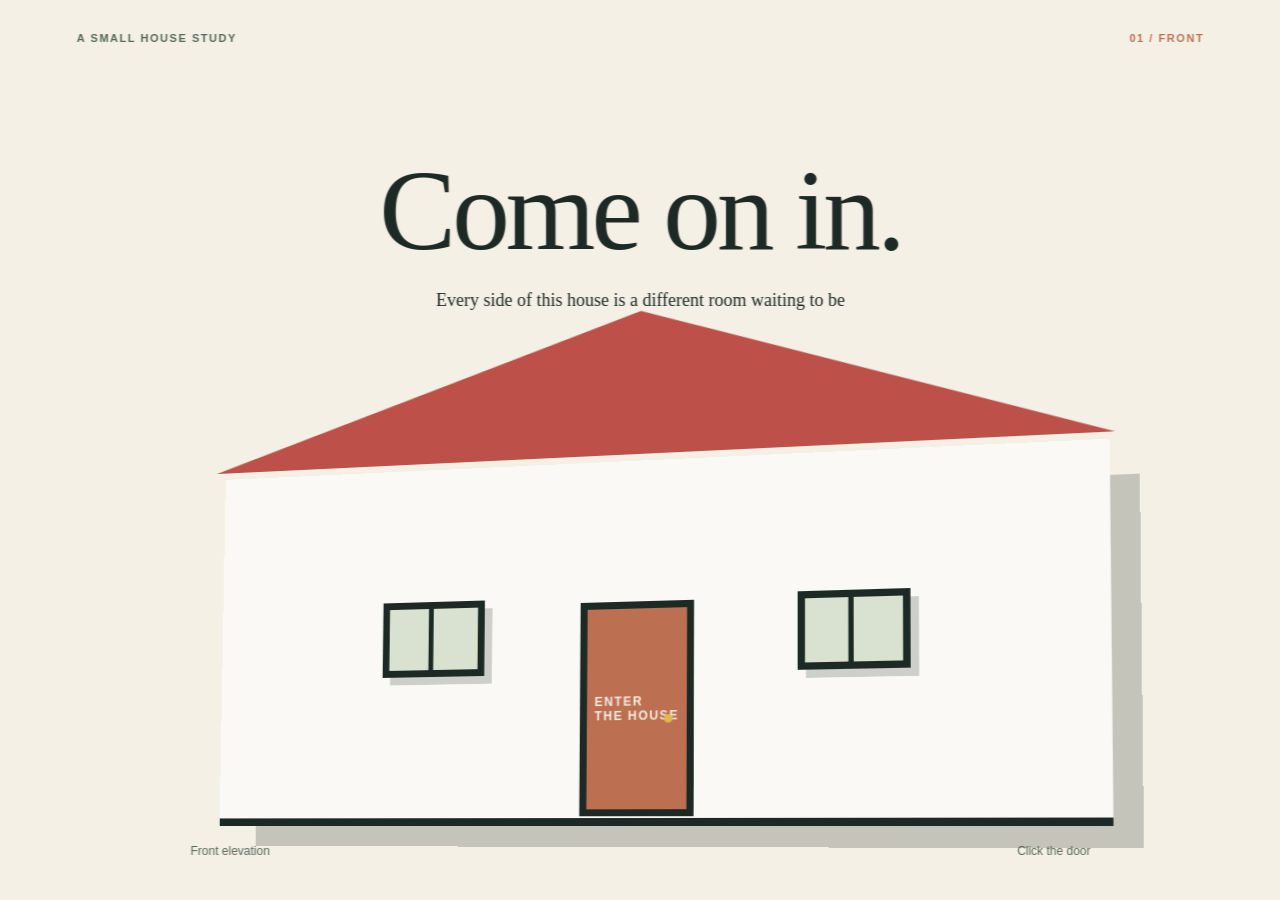
==== index.html @ 4ee7e3a1 "Add arrow navigation and match active project backgrounds" ====
<!doctype html>
<html lang="en"><head><meta charset="utf-8"><meta name="viewport" content="width=device-width,initial-scale=1"><meta name="theme-color" content="#f5f0e5"><meta name="description" content="Four interactive web projects by Winston Kim, in a continuous circular space."><title>Winston Kim — Portfolio</title><link rel="stylesheet" href="gallery.css"><script src="gallery.js" defer></script></head>
<body><main id="gallery" aria-label="Portfolio. Move the mouse to the far left or right edge to change projects. Press the left or right arrow key to change projects."><div id="scene"><div id="world"></div></div><div class="edge left" aria-hidden="true"></div><div class="edge right" aria-hidden="true"></div></main><div id="announcement" class="sr-only" aria-live="polite"></div></body></html>
---- gallery.css ----
:root{--page-background:#f5f0e5}*{box-sizing:border-box}html,body{margin:0;width:100%;height:100%;overflow:hidden;background:var(--page-background)}#gallery,#scene{position:fixed;inset:0;width:100%;height:100%;overflow:hidden}#scene{perspective:800px;perspective-origin:50% 50%}#world{position:absolute;left:50%;top:50%;transform-style:preserve-3d}.panel{position:absolute;left:0;top:0;backface-visibility:hidden;transform-style:preserve-3d}.screen{position:absolute;inset:0;overflow:hidden;background:var(--page-background)}.screen iframe{border:0;width:100%;height:100%;display:block;background:var(--page-background)}.edge{position:fixed;top:0;bottom:0;width:8px;z-index:10;background:transparent}.left{left:0}.right{right:0}.sr-only{position:absolute;width:1px;height:1px;overflow:hidden;clip:rect(0,0,0,0)}
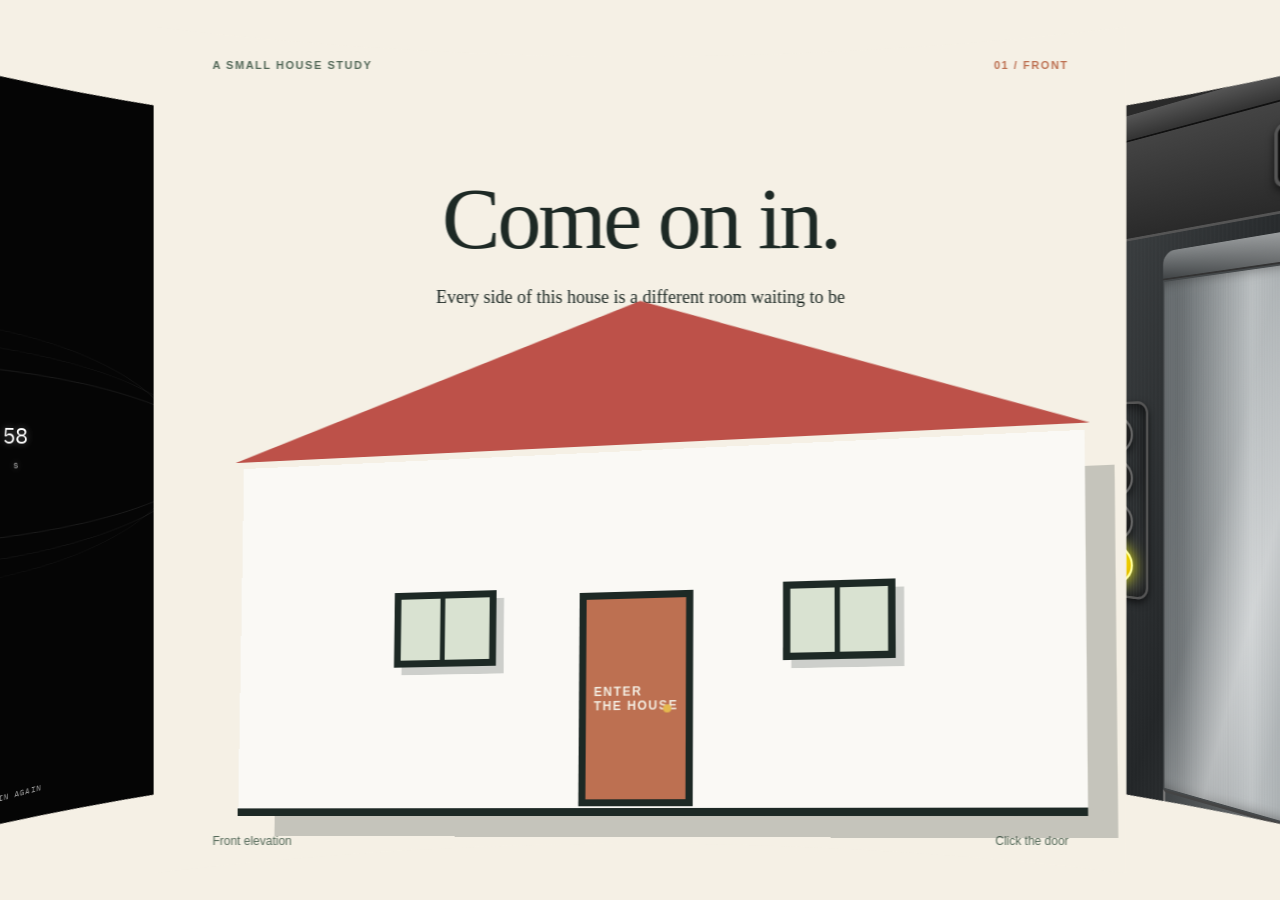
==== commit 94dc44b6: "Show neighboring projects in inward panorama and refresh arrow controls" ====
--- a/index.html
+++ b/index.html
@@ -1,3 +1,3 @@
 <!doctype html>
-<html lang="en"><head><meta charset="utf-8"><meta name="viewport" content="width=device-width,initial-scale=1"><meta name="theme-color" content="#f5f0e5"><meta name="description" content="Four interactive web projects by Winston Kim, in a continuous circular space."><title>Winston Kim — Portfolio</title><link rel="stylesheet" href="gallery.css"><script src="gallery.js" defer></script></head>
+<html lang="en"><head><meta charset="utf-8"><meta name="viewport" content="width=device-width,initial-scale=1"><meta name="theme-color" content="#f5f0e5"><meta name="description" content="Four interactive web projects by Winston Kim, in a continuous circular space."><title>Winston Kim — Portfolio</title><link rel="stylesheet" href="gallery.css?v=cyclorama-2"><script src="gallery.js?v=cyclorama-2" defer></script></head>
 <body><main id="gallery" aria-label="Portfolio. Move the mouse to the far left or right edge to change projects. Press the left or right arrow key to change projects."><div id="scene"><div id="world"></div></div><div class="edge left" aria-hidden="true"></div><div class="edge right" aria-hidden="true"></div></main><div id="announcement" class="sr-only" aria-live="polite"></div></body></html>
--- a/gallery.css
+++ b/gallery.css
@@ -1 +1,3 @@
-:root{--page-background:#f5f0e5}*{box-sizing:border-box}html,body{margin:0;width:100%;height:100%;overflow:hidden;background:var(--page-background)}#gallery,#scene{position:fixed;inset:0;width:100%;height:100%;overflow:hidden}#scene{perspective:800px;perspective-origin:50% 50%}#world{position:absolute;left:50%;top:50%;transform-style:preserve-3d}.panel{position:absolute;left:0;top:0;backface-visibility:hidden;transform-style:preserve-3d}.screen{position:absolute;inset:0;overflow:hidden;background:var(--page-background)}.screen iframe{border:0;width:100%;height:100%;display:block;background:var(--page-background)}.edge{position:fixed;top:0;bottom:0;width:8px;z-index:10;background:transparent}.left{left:0}.right{right:0}.sr-only{position:absolute;width:1px;height:1px;overflow:hidden;clip:rect(0,0,0,0)}
+:root{--page-background:#f5f0e5}*{box-sizing:border-box}html,body{margin:0;width:100%;height:100%;overflow:hidden;background:var(--page-background)}#gallery,#scene{position:fixed;inset:0;width:100%;height:100%;overflow:hidden}#scene{perspective:800px;perspective-origin:50% 50%}#world{position:absolute;left:50%;top:50%;transform-style:preserve-3d}.panel{position:absolute;left:0;top:0;transform-style:preserve-3d}.screen{position:absolute;inset:0;overflow:hidden;background:var(--page-background)}.screen iframe{border:0;width:100%;height:100%;display:block;background:var(--page-background)}.edge{position:fixed;top:0;bottom:0;width:8px;z-index:10;background:transparent}.left{left:0}.right{right:0}.sr-only{position:absolute;width:1px;height:1px;overflow:hidden;clip:rect(0,0,0,0)}
+
+.panel{background:transparent}.edge{width:12px}
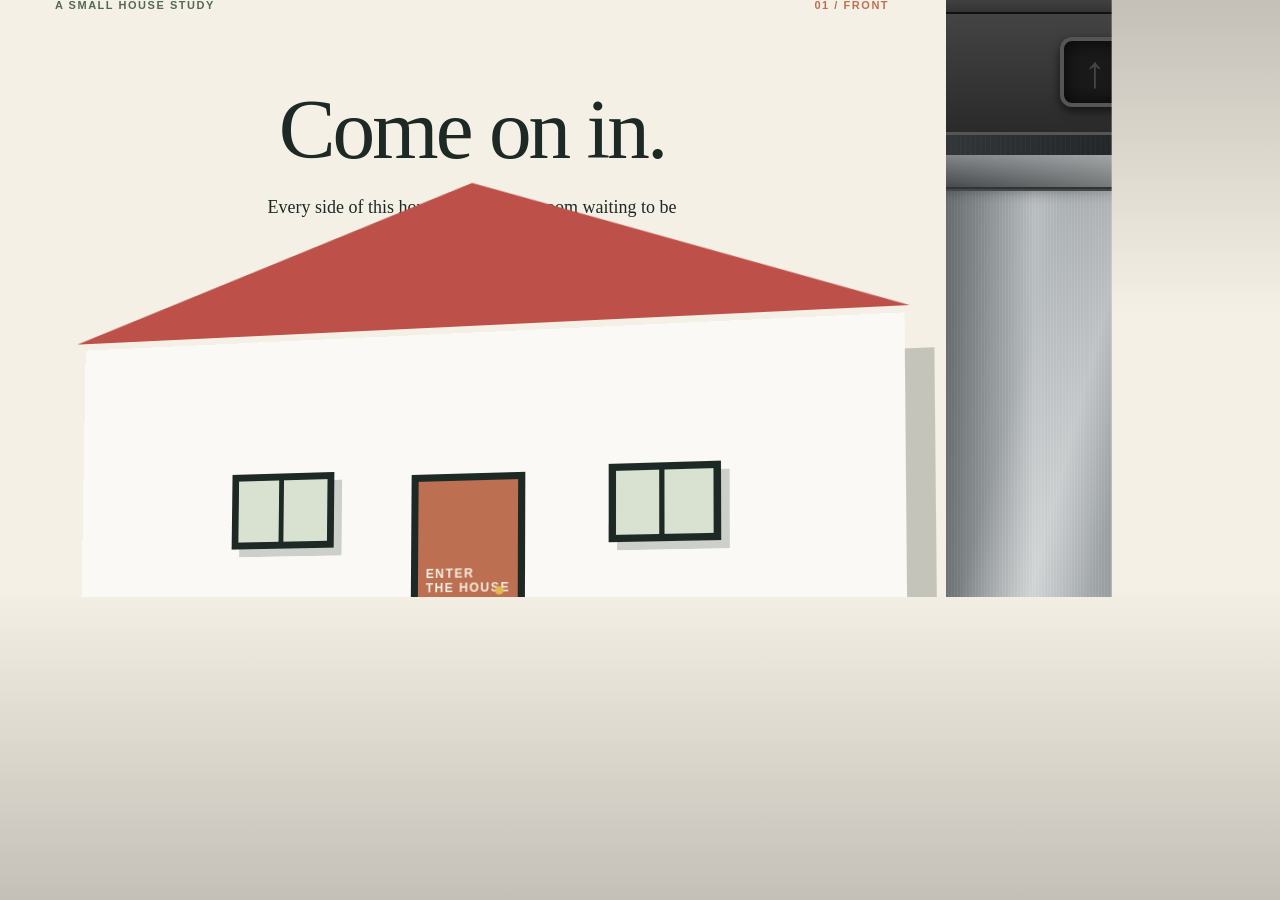
==== commit 02dda165: "Render live projects on a continuous curved cylindrical panorama" ====
--- a/index.html
+++ b/index.html
@@ -1,3 +1,3 @@
 <!doctype html>
-<html lang="en"><head><meta charset="utf-8"><meta name="viewport" content="width=device-width,initial-scale=1"><meta name="theme-color" content="#f5f0e5"><meta name="description" content="Four interactive web projects by Winston Kim, in a continuous circular space."><title>Winston Kim — Portfolio</title><link rel="stylesheet" href="gallery.css?v=cyclorama-2"><script src="gallery.js?v=cyclorama-2" defer></script></head>
+<html lang="en"><head><meta charset="utf-8"><meta name="viewport" content="width=device-width,initial-scale=1"><meta name="theme-color" content="#f5f0e5"><meta name="description" content="Four interactive web projects by Winston Kim, in a continuous circular space."><title>Winston Kim — Portfolio</title><link rel="stylesheet" href="gallery.css?v=cylinder-3"><script src="gallery.js?v=cylinder-3" defer></script></head>
 <body><main id="gallery" aria-label="Portfolio. Move the mouse to the far left or right edge to change projects. Press the left or right arrow key to change projects."><div id="scene"><div id="world"></div></div><div class="edge left" aria-hidden="true"></div><div class="edge right" aria-hidden="true"></div></main><div id="announcement" class="sr-only" aria-live="polite"></div></body></html>
--- a/gallery.css
+++ b/gallery.css
@@ -1,3 +1,3 @@
-:root{--page-background:#f5f0e5}*{box-sizing:border-box}html,body{margin:0;width:100%;height:100%;overflow:hidden;background:var(--page-background)}#gallery,#scene{position:fixed;inset:0;width:100%;height:100%;overflow:hidden}#scene{perspective:800px;perspective-origin:50% 50%}#world{position:absolute;left:50%;top:50%;transform-style:preserve-3d}.panel{position:absolute;left:0;top:0;transform-style:preserve-3d}.screen{position:absolute;inset:0;overflow:hidden;background:var(--page-background)}.screen iframe{border:0;width:100%;height:100%;display:block;background:var(--page-background)}.edge{position:fixed;top:0;bottom:0;width:8px;z-index:10;background:transparent}.left{left:0}.right{right:0}.sr-only{position:absolute;width:1px;height:1px;overflow:hidden;clip:rect(0,0,0,0)}
+:root{--page-background:#f5f0e5}*{box-sizing:border-box}html,body{margin:0;width:100%;height:100%;overflow:hidden;background:var(--page-background)}#gallery,#scene,#interaction{position:fixed;inset:0;overflow:hidden}#scene{filter:url(#cylinder-warp)}#world{position:absolute;inset:0}.panel{position:absolute;top:0;height:100%;overflow:hidden}.screen{position:absolute;left:0;right:0;top:15%;height:70%;overflow:hidden}.screen iframe{display:block;border:0;width:100%;height:100%;background:transparent}#interaction{z-index:5;touch-action:none;outline:none}.edge{position:fixed;top:0;bottom:0;width:12px;z-index:10}.left{left:0}.right{right:0}.sr-only{position:absolute;width:1px;height:1px;overflow:hidden;clip:rect(0,0,0,0)}#warp-definition{position:absolute;width:0;height:0;pointer-events:none}
 
-.panel{background:transparent}.edge{width:12px}
+body{background-image:linear-gradient(to bottom,#0003,transparent 35%,transparent 65%,#0003)}
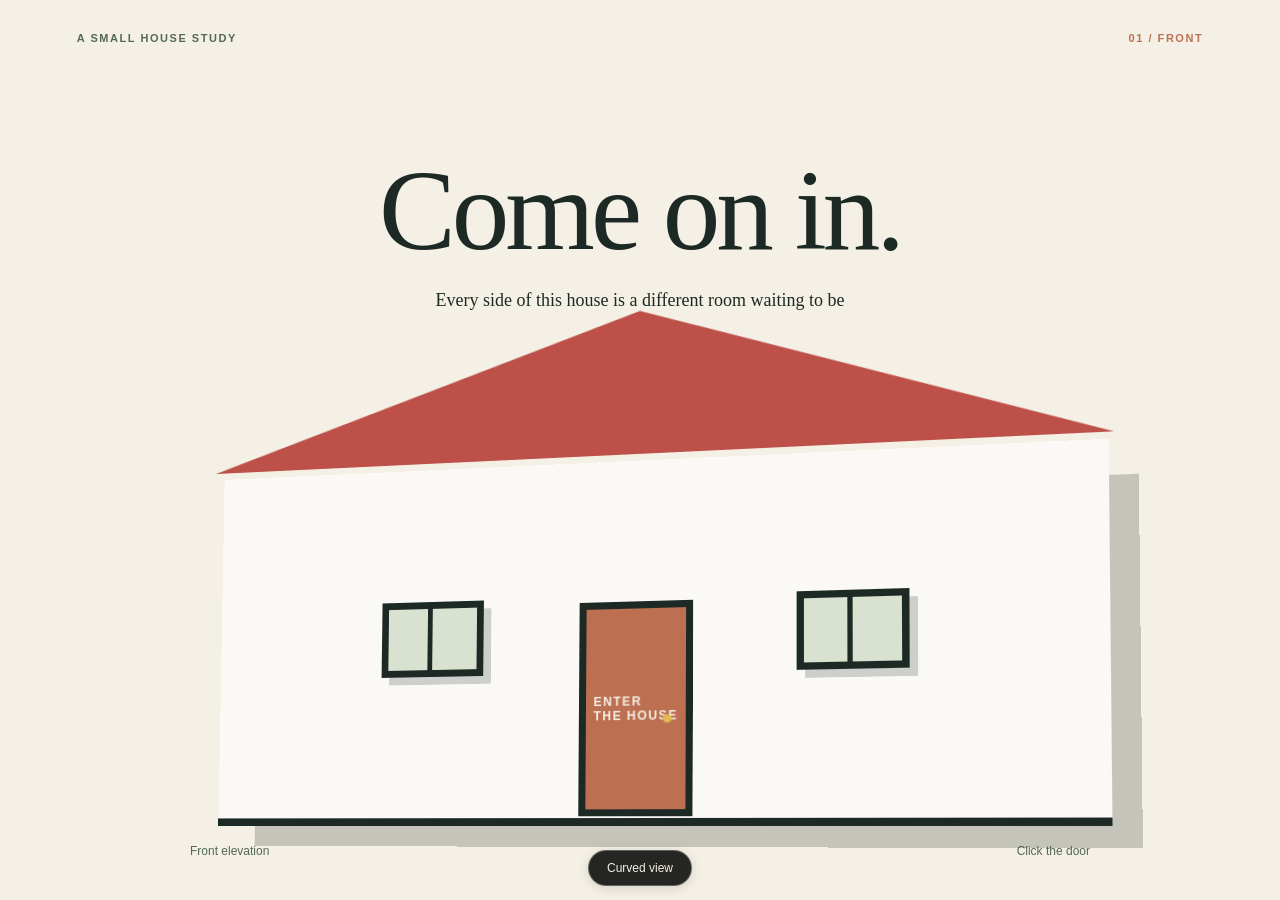
==== commit a545e5ca: "Use native fullscreen pages between curved selector transitions" ====
--- a/index.html
+++ b/index.html
@@ -1,3 +1,3 @@
 <!doctype html>
-<html lang="en"><head><meta charset="utf-8"><meta name="viewport" content="width=device-width,initial-scale=1"><meta name="theme-color" content="#f5f0e5"><meta name="description" content="Four interactive web projects by Winston Kim, in a continuous circular space."><title>Winston Kim — Portfolio</title><link rel="stylesheet" href="gallery.css?v=cylinder-3"><script src="gallery.js?v=cylinder-3" defer></script></head>
-<body><main id="gallery" aria-label="Portfolio. Move the mouse to the far left or right edge to change projects. Press the left or right arrow key to change projects."><div id="scene"><div id="world"></div></div><div class="edge left" aria-hidden="true"></div><div class="edge right" aria-hidden="true"></div></main><div id="announcement" class="sr-only" aria-live="polite"></div></body></html>
+<html lang="en"><head><meta charset="utf-8"><meta name="viewport" content="width=device-width,initial-scale=1"><meta name="theme-color" content="#f5f0e5"><meta name="description" content="Four interactive web projects by Winston Kim, in a continuous circular space."><title>Winston Kim — Portfolio</title><link rel="stylesheet" href="gallery.css?v=page-mode-4"><script src="gallery.js?v=page-mode-4" defer></script></head>
+<body data-view="page"><main id="gallery" aria-label="Portfolio. Use Curved view to switch projects."><div id="scene"><div id="world"></div></div><div class="edge left" aria-hidden="true"></div><div class="edge right" aria-hidden="true"></div></main><div id="announcement" class="sr-only" aria-live="polite"></div></body></html>
--- a/gallery.css
+++ b/gallery.css
@@ -1,3 +1,14 @@
 :root{--page-background:#f5f0e5}*{box-sizing:border-box}html,body{margin:0;width:100%;height:100%;overflow:hidden;background:var(--page-background)}#gallery,#scene,#interaction{position:fixed;inset:0;overflow:hidden}#scene{filter:url(#cylinder-warp)}#world{position:absolute;inset:0}.panel{position:absolute;top:0;height:100%;overflow:hidden}.screen{position:absolute;left:0;right:0;top:15%;height:70%;overflow:hidden}.screen iframe{display:block;border:0;width:100%;height:100%;background:transparent}#interaction{z-index:5;touch-action:none;outline:none}.edge{position:fixed;top:0;bottom:0;width:12px;z-index:10}.left{left:0}.right{right:0}.sr-only{position:absolute;width:1px;height:1px;overflow:hidden;clip:rect(0,0,0,0)}#warp-definition{position:absolute;width:0;height:0;pointer-events:none}
 
 body{background-image:linear-gradient(to bottom,#0003,transparent 35%,transparent 65%,#0003)}
+
+/* Reading a page bypasses every projection and synthetic interaction layer. */
+body[data-view="page"]{background-image:none}
+body[data-view="page"] #scene{filter:none}
+body[data-view="page"] .panel{display:none}
+body[data-view="page"] .panel.current{display:block;visibility:visible!important;inset:0!important;width:100%!important;height:100%}
+body[data-view="page"] .screen{inset:0;height:100%}
+body[data-view="page"] .screen iframe{transform:none!important}
+body[data-view="page"] #interaction,body[data-view="page"] .edge{display:none}
+#view-toggle{position:fixed;z-index:20;bottom:max(14px,env(safe-area-inset-bottom));left:50%;transform:translateX(-50%);border:1px solid #ffffff45;border-radius:24px;background:#171916eF;color:#f5f0e5;padding:10px 18px;font:12px Arial,sans-serif;cursor:pointer;box-shadow:0 2px 12px #0002}
+#view-toggle:hover{background:#34382d}#view-toggle:focus-visible{outline:2px solid #d9f77e;outline-offset:3px}
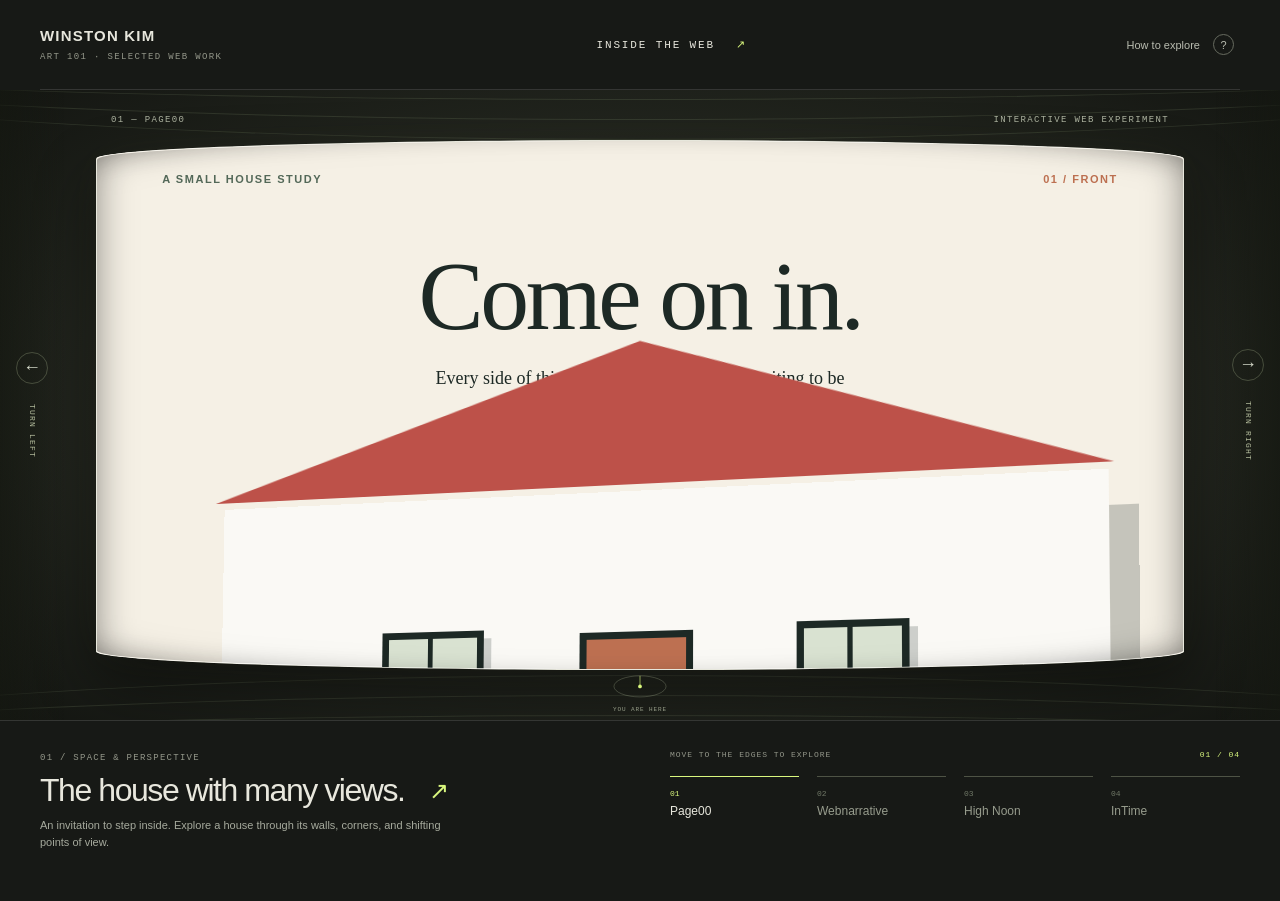
==== commit 7c9ec16a: "Restore original Inside the Web gallery from reference" ====
--- a/index.html
+++ b/index.html
@@ -1,3 +1,14 @@
 <!doctype html>
-<html lang="en"><head><meta charset="utf-8"><meta name="viewport" content="width=device-width,initial-scale=1"><meta name="theme-color" content="#f5f0e5"><meta name="description" content="Four interactive web projects by Winston Kim, in a continuous circular space."><title>Winston Kim — Portfolio</title><link rel="stylesheet" href="gallery.css?v=page-mode-4"><script src="gallery.js?v=page-mode-4" defer></script></head>
-<body data-view="page"><main id="gallery" aria-label="Portfolio. Use Curved view to switch projects."><div id="scene"><div id="world"></div></div><div class="edge left" aria-hidden="true"></div><div class="edge right" aria-hidden="true"></div></main><div id="announcement" class="sr-only" aria-live="polite"></div></body></html>
+<html lang="en"><head><meta charset="utf-8"><meta name="viewport" content="width=device-width,initial-scale=1"><meta name="theme-color" content="#171916"><meta name="description" content="Four interactive worlds by Winston Kim. A portfolio experienced from inside a circular gallery."><title>Winston Kim — Inside the Web</title><link rel="stylesheet" href="gallery.css?v=original-restored-5"><script src="gallery.js?v=original-restored-5" defer></script></head>
+<body>
+<header><a class="identity" href="#page00">WINSTON KIM<span>ART 101 · SELECTED WEB WORK</span></a><div class="edition">INSIDE THE WEB <span>↗</span></div><button id="help" aria-expanded="false" aria-controls="instructions">How to explore <span>?</span></button></header>
+<main id="gallery" aria-label="Circular portfolio gallery">
+<div class="ceiling" aria-hidden="true"><div></div><div></div><div></div></div><div class="floor" aria-hidden="true"><div></div><div></div><div></div></div>
+<div id="scene"><div id="world"></div></div>
+<button class="edge left" aria-label="Rotate to previous project"><span>←</span><small>TURN LEFT</small></button><button class="edge right" aria-label="Rotate to next project"><span>→</span><small>TURN RIGHT</small></button>
+<div class="position" aria-hidden="true"><svg viewBox="0 0 100 48"><ellipse cx="50" cy="23" rx="42" ry="17"/><path id="bearing" d="M50 23L50 6"/><circle cx="50" cy="23" r="3"/></svg><span>YOU ARE HERE</span></div>
+</main>
+<aside id="instructions" hidden><button id="closeHelp" aria-label="Close instructions">×</button><span class="eyebrow">A PORTFOLIO IN THE ROUND</span><h1>Four worlds.<br>One continuous space.</h1><p>You’re standing in the center. Move your mouse to the far left or right and hold it there to turn around the gallery.</p><p>Click inside any website to explore it. Use the project names or arrow buttons to jump between works. On a phone, swipe across the project information below.</p><p class="muted">Keyboard: focus the gallery controls and use ← / →. Project keyboards remain independent.</p></aside>
+<footer><div class="project-info" id="swipe"><span class="eyebrow" id="category"></span><div class="project-heading"><h1 id="title"></h1><a id="open" target="_blank" rel="noopener" aria-label="Open current project in a new tab">↗</a></div><p id="description"></p></div><div class="navigation"><div class="nav-caption"><span>MOVE TO THE EDGES TO EXPLORE</span><span id="counter">01 / 04</span></div><nav aria-label="Projects" id="index"></nav><div id="versions" hidden><span>Explore versions</span> <a href="projects/intime/terminal/index.html" target="_blank" rel="noopener">Terminal ↗</a><a href="projects/intime/lifeline/index.html" target="_blank" rel="noopener">Lifeline ↗</a></div></div></footer>
+<div id="announcement" class="sr-only" aria-live="polite"></div>
+</body></html>
--- a/gallery.css
+++ b/gallery.css
@@ -1,14 +1 @@
-:root{--page-background:#f5f0e5}*{box-sizing:border-box}html,body{margin:0;width:100%;height:100%;overflow:hidden;background:var(--page-background)}#gallery,#scene,#interaction{position:fixed;inset:0;overflow:hidden}#scene{filter:url(#cylinder-warp)}#world{position:absolute;inset:0}.panel{position:absolute;top:0;height:100%;overflow:hidden}.screen{position:absolute;left:0;right:0;top:15%;height:70%;overflow:hidden}.screen iframe{display:block;border:0;width:100%;height:100%;background:transparent}#interaction{z-index:5;touch-action:none;outline:none}.edge{position:fixed;top:0;bottom:0;width:12px;z-index:10}.left{left:0}.right{right:0}.sr-only{position:absolute;width:1px;height:1px;overflow:hidden;clip:rect(0,0,0,0)}#warp-definition{position:absolute;width:0;height:0;pointer-events:none}
-
-body{background-image:linear-gradient(to bottom,#0003,transparent 35%,transparent 65%,#0003)}
-
-/* Reading a page bypasses every projection and synthetic interaction layer. */
-body[data-view="page"]{background-image:none}
-body[data-view="page"] #scene{filter:none}
-body[data-view="page"] .panel{display:none}
-body[data-view="page"] .panel.current{display:block;visibility:visible!important;inset:0!important;width:100%!important;height:100%}
-body[data-view="page"] .screen{inset:0;height:100%}
-body[data-view="page"] .screen iframe{transform:none!important}
-body[data-view="page"] #interaction,body[data-view="page"] .edge{display:none}
-#view-toggle{position:fixed;z-index:20;bottom:max(14px,env(safe-area-inset-bottom));left:50%;transform:translateX(-50%);border:1px solid #ffffff45;border-radius:24px;background:#171916eF;color:#f5f0e5;padding:10px 18px;font:12px Arial,sans-serif;cursor:pointer;box-shadow:0 2px 12px #0002}
-#view-toggle:hover{background:#34382d}#view-toggle:focus-visible{outline:2px solid #d9f77e;outline-offset:3px}
+:root{color-scheme:dark;--paper:#e8e7dd;--muted:#94978a;--accent:#d9f77e}*{box-sizing:border-box}body{margin:0;background:#171916;color:var(--paper);font-family:Arial,Helvetica,sans-serif;overflow:hidden}button,a{-webkit-tap-highlight-color:transparent}button{font:inherit;color:inherit;cursor:pointer}a{color:inherit;text-decoration:none}button:focus-visible,a:focus-visible{outline:2px solid var(--accent);outline-offset:6px}header{height:90px;display:flex;align-items:center;justify-content:space-between;margin:0 40px;border-bottom:1px solid #ffffff20;position:relative;z-index:5}.identity{font-size:15px;letter-spacing:.08em;font-weight:600}.identity span{display:block;font:9px monospace;letter-spacing:.15em;margin-top:8px;color:var(--muted)}.edition{font:11px monospace;letter-spacing:.17em}.edition span{color:var(--accent);margin-left:12px}#help{background:none;border:0;font-size:11px;color:#b9bcb0}#help span{border:1px solid #686c60;border-radius:50%;display:inline-grid;place-items:center;width:21px;height:21px;margin-left:10px}main{height:calc(100dvh - 270px);min-height:200px;position:relative;isolation:isolate;overflow:hidden;background:radial-gradient(ellipse at 50% 50%,#424639 0,#22251e 60%,#141612 100%)}#scene{position:absolute;inset:0;perspective:800px;perspective-origin:50% 50%;overflow:hidden}#world{position:absolute;left:50%;top:50%;transform-style:preserve-3d}.panel{position:absolute;left:0;top:0;transform-style:preserve-3d;backface-visibility:hidden}.screen{position:absolute;inset:0;background:#f5f4ee;overflow:hidden;border:1px solid #c5c7b24d;border-radius:50% / 3.5%;box-shadow:0 25px 60px #0007,0 0 45px #c6d99a0b}.screen:after{content:"";position:absolute;inset:0;pointer-events:none;border-radius:inherit;box-shadow:inset 25px 0 40px -30px #0008,inset -25px 0 40px -30px #0008}.screen iframe{border:0;width:100%;height:100%;background:white;display:block}.panel-label{position:absolute;top:-25px;left:15px;right:15px;display:flex;justify-content:space-between;font:9px monospace;letter-spacing:.15em;color:#aeb4a1}.ceiling,.floor{position:absolute;left:-30%;width:160%;height:180px;pointer-events:none}.ceiling{top:-130px}.floor{bottom:-135px}.ceiling div,.floor div{position:absolute;inset:0;border:1px solid #a5b58b27;border-radius:50%}.ceiling div:nth-child(2),.floor div:nth-child(2){inset:20px -30px}.ceiling div:nth-child(3),.floor div:nth-child(3){inset:40px -60px}.edge{position:absolute;top:0;bottom:0;width:5%;min-width:40px;z-index:4;border:0;background:transparent;display:flex;flex-direction:column;align-items:center;justify-content:center;gap:20px}.left{left:0;background:linear-gradient(90deg,#151811aa,transparent)}.right{right:0;background:linear-gradient(-90deg,#151811aa,transparent)}.edge span{display:grid;place-items:center;width:32px;height:32px;border:1px solid #c4d3a742;border-radius:50%;font-size:18px;color:#d4d9c9;transition:.2s}.edge small{writing-mode:vertical-rl;font:8px monospace;writing-mode:vertical-rl;letter-spacing:.15em;color:#b8c0a0}.edge:hover span,.edge:focus-visible span{background:var(--accent);color:#17200d;border-color:var(--accent)}.position{position:absolute;bottom:7px;left:calc(50% - 38px);width:76px;text-align:center;pointer-events:none}.position svg{width:62px;height:30px;fill:none;stroke:#bac6a26e;stroke-width:1}.position circle{fill:var(--accent);stroke:none}#bearing{stroke:var(--accent);transform-origin:50px 23px}.position span{display:block;font:6px monospace;letter-spacing:.15em;color:#99a08b}footer{height:180px;border-top:1px solid #ffffff20;padding:25px 40px 20px;display:grid;grid-template-columns:1fr 1fr;gap:60px;background:#171916;position:relative;z-index:5}.eyebrow{font:9px monospace;letter-spacing:.14em;color:var(--muted)}.project-heading{display:flex;align-items:center;gap:24px;margin:8px 0}.project-heading h1{font-size:32px;letter-spacing:-.045em;font-weight:400;margin:0}.project-heading a{font-size:24px;color:var(--accent)}.project-info p{font-size:11px;color:#a6aa9d;margin:0;line-height:1.5;max-width:430px}.navigation{padding-top:4px}.nav-caption{display:flex;justify-content:space-between;font:8px monospace;letter-spacing:.12em;color:var(--muted)}#counter{color:var(--accent)}nav{display:grid;grid-template-columns:repeat(4,1fr);gap:18px;margin-top:17px}nav button{padding:12px 0 0;text-align:left;border:0;border-top:1px solid #4e5345;background:none;color:#979c8d;font-size:12px;white-space:nowrap}nav button span{font:8px monospace;display:block;margin-bottom:6px;color:#707867}nav button[aria-current=true]{border-color:var(--accent);color:var(--paper)}nav button[aria-current=true] span{color:var(--accent)}#versions{font:9px monospace;margin-top:14px;color:var(--muted)}#versions a{margin-left:14px;color:var(--accent)}#instructions{position:fixed;z-index:20;top:100px;right:40px;width:min(410px,calc(100vw - 40px));padding:36px;background:#e8e7dd;color:#22271c;box-shadow:0 15px 80px #0008;border-radius:2px}#instructions h1{font-size:34px;letter-spacing:-.04em;font-weight:400;line-height:1.05}#instructions p{font-size:13px;line-height:1.6}#instructions .eyebrow,#instructions .muted{color:#616954}#closeHelp{position:absolute;right:15px;top:12px;background:none;border:0;color:#222;font-size:24px}.sr-only{position:absolute;width:1px;height:1px;overflow:hidden;clip:rect(0,0,0,0)}@media(max-width:700px){header{height:72px;margin:0 20px}.identity{font-size:12px}.identity span{font-size:7px}.edition{display:none}main{height:calc(100dvh - 310px)}footer{height:238px;padding:20px;grid-template-columns:1fr;gap:17px}.project-heading h1{font-size:26px}.project-info p{font-size:10px}.project-heading{margin:6px 0}.nav-caption{font-size:7px}nav{margin-top:8px;gap:13px}nav button{font-size:11px;padding-top:8px}nav button span{margin-bottom:4px}.edge{min-width:28px}.edge span{width:25px;height:25px}.edge small{display:none}.position{bottom:3px}#instructions{right:20px;top:85px}#versions{margin-top:9px}}@media(prefers-reduced-motion:reduce){*{scroll-behavior:auto!important;transition:none!important}}
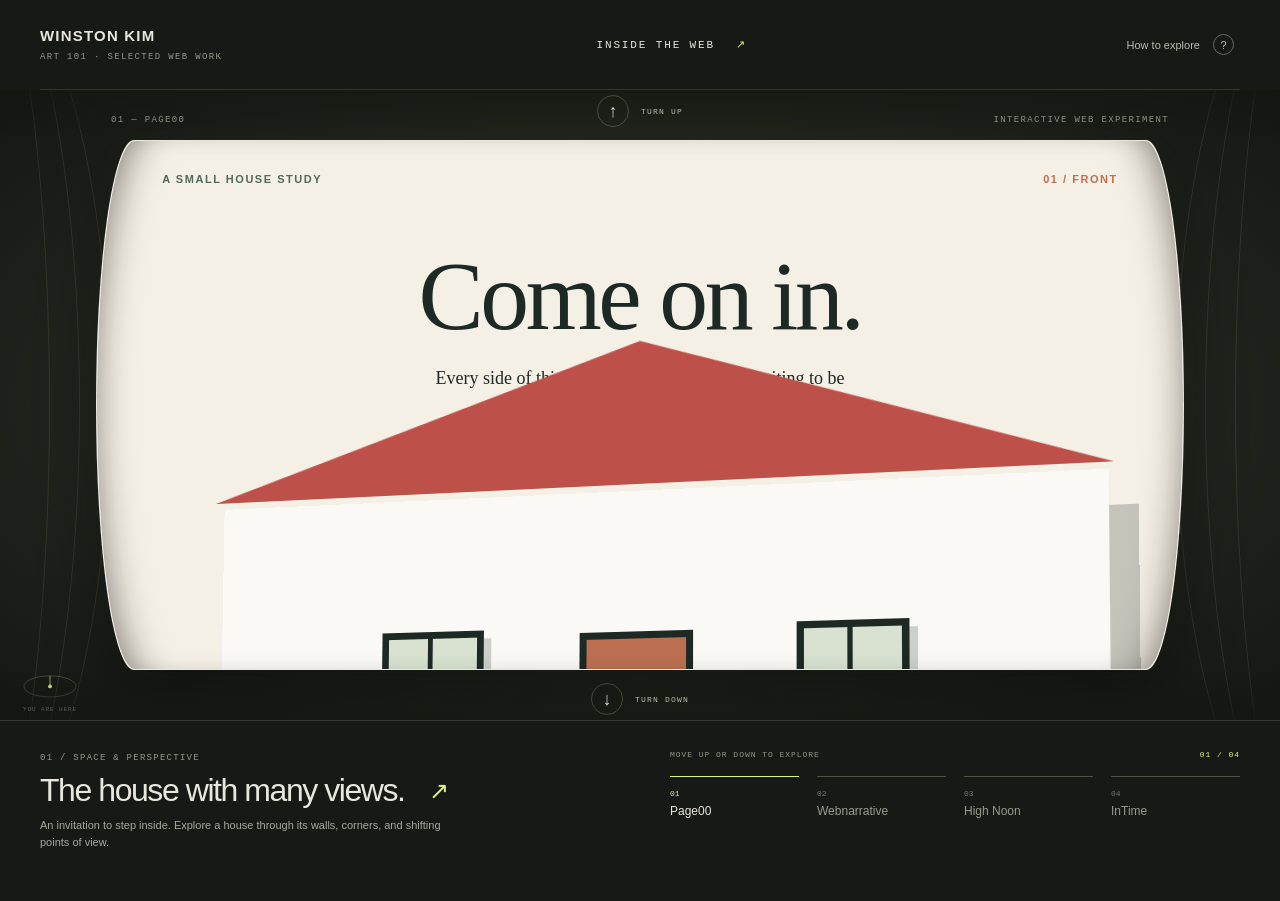
==== commit 23b82420: "Rotate gallery vertically with top and bottom navigation" ====
--- a/index.html
+++ b/index.html
@@ -1,14 +1,14 @@
 <!doctype html>
-<html lang="en"><head><meta charset="utf-8"><meta name="viewport" content="width=device-width,initial-scale=1"><meta name="theme-color" content="#171916"><meta name="description" content="Four interactive worlds by Winston Kim. A portfolio experienced from inside a circular gallery."><title>Winston Kim — Inside the Web</title><link rel="stylesheet" href="gallery.css?v=original-restored-5"><script src="gallery.js?v=original-restored-5" defer></script></head>
+<html lang="en"><head><meta charset="utf-8"><meta name="viewport" content="width=device-width,initial-scale=1"><meta name="theme-color" content="#171916"><meta name="description" content="Four interactive worlds by Winston Kim. A portfolio experienced from inside a circular gallery."><title>Winston Kim — Inside the Web</title><link rel="stylesheet" href="gallery.css?v=vertical-gallery-7"><script src="gallery.js?v=vertical-gallery-7" defer></script></head>
 <body>
 <header><a class="identity" href="#page00">WINSTON KIM<span>ART 101 · SELECTED WEB WORK</span></a><div class="edition">INSIDE THE WEB <span>↗</span></div><button id="help" aria-expanded="false" aria-controls="instructions">How to explore <span>?</span></button></header>
 <main id="gallery" aria-label="Circular portfolio gallery">
 <div class="ceiling" aria-hidden="true"><div></div><div></div><div></div></div><div class="floor" aria-hidden="true"><div></div><div></div><div></div></div>
 <div id="scene"><div id="world"></div></div>
-<button class="edge left" aria-label="Rotate to previous project"><span>←</span><small>TURN LEFT</small></button><button class="edge right" aria-label="Rotate to next project"><span>→</span><small>TURN RIGHT</small></button>
+<button class="edge top" aria-label="Rotate to previous project"><span>↑</span><small>TURN UP</small></button><button class="edge bottom" aria-label="Rotate to next project"><span>↓</span><small>TURN DOWN</small></button>
 <div class="position" aria-hidden="true"><svg viewBox="0 0 100 48"><ellipse cx="50" cy="23" rx="42" ry="17"/><path id="bearing" d="M50 23L50 6"/><circle cx="50" cy="23" r="3"/></svg><span>YOU ARE HERE</span></div>
 </main>
-<aside id="instructions" hidden><button id="closeHelp" aria-label="Close instructions">×</button><span class="eyebrow">A PORTFOLIO IN THE ROUND</span><h1>Four worlds.<br>One continuous space.</h1><p>You’re standing in the center. Move your mouse to the far left or right and hold it there to turn around the gallery.</p><p>Click inside any website to explore it. Use the project names or arrow buttons to jump between works. On a phone, swipe across the project information below.</p><p class="muted">Keyboard: focus the gallery controls and use ← / →. Project keyboards remain independent.</p></aside>
-<footer><div class="project-info" id="swipe"><span class="eyebrow" id="category"></span><div class="project-heading"><h1 id="title"></h1><a id="open" target="_blank" rel="noopener" aria-label="Open current project in a new tab">↗</a></div><p id="description"></p></div><div class="navigation"><div class="nav-caption"><span>MOVE TO THE EDGES TO EXPLORE</span><span id="counter">01 / 04</span></div><nav aria-label="Projects" id="index"></nav><div id="versions" hidden><span>Explore versions</span> <a href="projects/intime/terminal/index.html" target="_blank" rel="noopener">Terminal ↗</a><a href="projects/intime/lifeline/index.html" target="_blank" rel="noopener">Lifeline ↗</a></div></div></footer>
+<aside id="instructions" hidden><button id="closeHelp" aria-label="Close instructions">×</button><span class="eyebrow">A PORTFOLIO IN THE ROUND</span><h1>Four worlds.<br>One continuous space.</h1><p>You’re standing in the center. Move your mouse to the top or bottom edge of the gallery and hold it there to turn around the gallery.</p><p>Click any website to open it fullscreen. Use “Back to portfolio” to return to the gallery. Use the project names or arrow buttons to jump between works. On a phone, swipe up or down on the project information below.</p><p class="muted">Keyboard: focus the gallery controls and use ↑ / ↓. Project keyboards remain independent.</p></aside>
+<footer><div class="project-info" id="swipe"><span class="eyebrow" id="category"></span><div class="project-heading"><h1 id="title"></h1><a id="open" target="_blank" rel="noopener" aria-label="Open current project in a new tab">↗</a></div><p id="description"></p></div><div class="navigation"><div class="nav-caption"><span>MOVE UP OR DOWN TO EXPLORE</span><span id="counter">01 / 04</span></div><nav aria-label="Projects" id="index"></nav><div id="versions" hidden><span>Explore versions</span> <a href="projects/intime/terminal/index.html" target="_blank" rel="noopener">Terminal ↗</a><a href="projects/intime/lifeline/index.html" target="_blank" rel="noopener">Lifeline ↗</a></div></div></footer>
 <div id="announcement" class="sr-only" aria-live="polite"></div>
 </body></html>
--- a/gallery.css
+++ b/gallery.css
@@ -1 +1,25 @@
 :root{color-scheme:dark;--paper:#e8e7dd;--muted:#94978a;--accent:#d9f77e}*{box-sizing:border-box}body{margin:0;background:#171916;color:var(--paper);font-family:Arial,Helvetica,sans-serif;overflow:hidden}button,a{-webkit-tap-highlight-color:transparent}button{font:inherit;color:inherit;cursor:pointer}a{color:inherit;text-decoration:none}button:focus-visible,a:focus-visible{outline:2px solid var(--accent);outline-offset:6px}header{height:90px;display:flex;align-items:center;justify-content:space-between;margin:0 40px;border-bottom:1px solid #ffffff20;position:relative;z-index:5}.identity{font-size:15px;letter-spacing:.08em;font-weight:600}.identity span{display:block;font:9px monospace;letter-spacing:.15em;margin-top:8px;color:var(--muted)}.edition{font:11px monospace;letter-spacing:.17em}.edition span{color:var(--accent);margin-left:12px}#help{background:none;border:0;font-size:11px;color:#b9bcb0}#help span{border:1px solid #686c60;border-radius:50%;display:inline-grid;place-items:center;width:21px;height:21px;margin-left:10px}main{height:calc(100dvh - 270px);min-height:200px;position:relative;isolation:isolate;overflow:hidden;background:radial-gradient(ellipse at 50% 50%,#424639 0,#22251e 60%,#141612 100%)}#scene{position:absolute;inset:0;perspective:800px;perspective-origin:50% 50%;overflow:hidden}#world{position:absolute;left:50%;top:50%;transform-style:preserve-3d}.panel{position:absolute;left:0;top:0;transform-style:preserve-3d;backface-visibility:hidden}.screen{position:absolute;inset:0;background:#f5f4ee;overflow:hidden;border:1px solid #c5c7b24d;border-radius:50% / 3.5%;box-shadow:0 25px 60px #0007,0 0 45px #c6d99a0b}.screen:after{content:"";position:absolute;inset:0;pointer-events:none;border-radius:inherit;box-shadow:inset 25px 0 40px -30px #0008,inset -25px 0 40px -30px #0008}.screen iframe{border:0;width:100%;height:100%;background:white;display:block}.panel-label{position:absolute;top:-25px;left:15px;right:15px;display:flex;justify-content:space-between;font:9px monospace;letter-spacing:.15em;color:#aeb4a1}.ceiling,.floor{position:absolute;left:-30%;width:160%;height:180px;pointer-events:none}.ceiling{top:-130px}.floor{bottom:-135px}.ceiling div,.floor div{position:absolute;inset:0;border:1px solid #a5b58b27;border-radius:50%}.ceiling div:nth-child(2),.floor div:nth-child(2){inset:20px -30px}.ceiling div:nth-child(3),.floor div:nth-child(3){inset:40px -60px}.edge{position:absolute;top:0;bottom:0;width:5%;min-width:40px;z-index:4;border:0;background:transparent;display:flex;flex-direction:column;align-items:center;justify-content:center;gap:20px}.left{left:0;background:linear-gradient(90deg,#151811aa,transparent)}.right{right:0;background:linear-gradient(-90deg,#151811aa,transparent)}.edge span{display:grid;place-items:center;width:32px;height:32px;border:1px solid #c4d3a742;border-radius:50%;font-size:18px;color:#d4d9c9;transition:.2s}.edge small{writing-mode:vertical-rl;font:8px monospace;writing-mode:vertical-rl;letter-spacing:.15em;color:#b8c0a0}.edge:hover span,.edge:focus-visible span{background:var(--accent);color:#17200d;border-color:var(--accent)}.position{position:absolute;bottom:7px;left:calc(50% - 38px);width:76px;text-align:center;pointer-events:none}.position svg{width:62px;height:30px;fill:none;stroke:#bac6a26e;stroke-width:1}.position circle{fill:var(--accent);stroke:none}#bearing{stroke:var(--accent);transform-origin:50px 23px}.position span{display:block;font:6px monospace;letter-spacing:.15em;color:#99a08b}footer{height:180px;border-top:1px solid #ffffff20;padding:25px 40px 20px;display:grid;grid-template-columns:1fr 1fr;gap:60px;background:#171916;position:relative;z-index:5}.eyebrow{font:9px monospace;letter-spacing:.14em;color:var(--muted)}.project-heading{display:flex;align-items:center;gap:24px;margin:8px 0}.project-heading h1{font-size:32px;letter-spacing:-.045em;font-weight:400;margin:0}.project-heading a{font-size:24px;color:var(--accent)}.project-info p{font-size:11px;color:#a6aa9d;margin:0;line-height:1.5;max-width:430px}.navigation{padding-top:4px}.nav-caption{display:flex;justify-content:space-between;font:8px monospace;letter-spacing:.12em;color:var(--muted)}#counter{color:var(--accent)}nav{display:grid;grid-template-columns:repeat(4,1fr);gap:18px;margin-top:17px}nav button{padding:12px 0 0;text-align:left;border:0;border-top:1px solid #4e5345;background:none;color:#979c8d;font-size:12px;white-space:nowrap}nav button span{font:8px monospace;display:block;margin-bottom:6px;color:#707867}nav button[aria-current=true]{border-color:var(--accent);color:var(--paper)}nav button[aria-current=true] span{color:var(--accent)}#versions{font:9px monospace;margin-top:14px;color:var(--muted)}#versions a{margin-left:14px;color:var(--accent)}#instructions{position:fixed;z-index:20;top:100px;right:40px;width:min(410px,calc(100vw - 40px));padding:36px;background:#e8e7dd;color:#22271c;box-shadow:0 15px 80px #0008;border-radius:2px}#instructions h1{font-size:34px;letter-spacing:-.04em;font-weight:400;line-height:1.05}#instructions p{font-size:13px;line-height:1.6}#instructions .eyebrow,#instructions .muted{color:#616954}#closeHelp{position:absolute;right:15px;top:12px;background:none;border:0;color:#222;font-size:24px}.sr-only{position:absolute;width:1px;height:1px;overflow:hidden;clip:rect(0,0,0,0)}@media(max-width:700px){header{height:72px;margin:0 20px}.identity{font-size:12px}.identity span{font-size:7px}.edition{display:none}main{height:calc(100dvh - 310px)}footer{height:238px;padding:20px;grid-template-columns:1fr;gap:17px}.project-heading h1{font-size:26px}.project-info p{font-size:10px}.project-heading{margin:6px 0}.nav-caption{font-size:7px}nav{margin-top:8px;gap:13px}nav button{font-size:11px;padding-top:8px}nav button span{margin-bottom:4px}.edge{min-width:28px}.edge span{width:25px;height:25px}.edge small{display:none}.position{bottom:3px}#instructions{right:20px;top:85px}#versions{margin-top:9px}}@media(prefers-reduced-motion:reduce){*{scroll-behavior:auto!important;transition:none!important}}
+
+.expand-project{position:absolute;inset:0;width:100%;height:100%;border:0;background:transparent;cursor:zoom-in;z-index:2;border-radius:inherit}
+.expand-project:focus-visible{outline:3px solid var(--accent);outline-offset:-5px}
+#back-to-portfolio{position:fixed;z-index:100;left:50%;bottom:max(16px,env(safe-area-inset-bottom));transform:translateX(-50%);border:1px solid #ffffff45;border-radius:24px;background:#171916ee;color:#f5f0e5;padding:11px 18px;font:12px Arial,sans-serif;box-shadow:0 2px 12px #0003;cursor:pointer}
+#back-to-portfolio:hover{background:#34382d}
+body.project-fullscreen>header,body.project-fullscreen>footer,body.project-fullscreen .ceiling,body.project-fullscreen .floor,body.project-fullscreen .edge,body.project-fullscreen .position,body.project-fullscreen .panel-label,body.project-fullscreen .expand-project{display:none}
+body.project-fullscreen #gallery{position:fixed;inset:0;width:100%;height:100%;min-height:0;background:none}
+body.project-fullscreen #scene{perspective:none!important}
+body.project-fullscreen #world{inset:0;transform:none!important}
+body.project-fullscreen .panel{display:none}
+body.project-fullscreen .panel.expanded{display:block;visibility:visible!important;inset:0;width:100%!important;height:100%!important;transform:none!important}
+body.project-fullscreen .screen{inset:0;border:0;border-radius:0;box-shadow:none}
+body.project-fullscreen .screen:after{display:none}
+
+/* Rotate around the horizontal axis: projects travel above and below the viewer. */
+.screen{border-radius:3.5% / 50%}
+.edge{left:0;right:0;width:100%;min-width:0;height:42px;min-height:0;flex-direction:row;gap:12px}
+.edge.top{top:0;bottom:auto;background:linear-gradient(180deg,#151811aa,transparent)}
+.edge.bottom{bottom:0;top:auto;background:linear-gradient(0deg,#151811aa,transparent)}
+.edge small{writing-mode:horizontal-tb}
+.ceiling,.floor{top:-30%;bottom:auto;left:auto;width:180px;height:160%}
+.ceiling{left:-130px}.floor{right:-135px}
+.position{left:12px;bottom:7px}
+@media(max-width:700px){.edge{height:38px}.position{left:4px;bottom:4px;width:52px}.position svg{width:44px}}
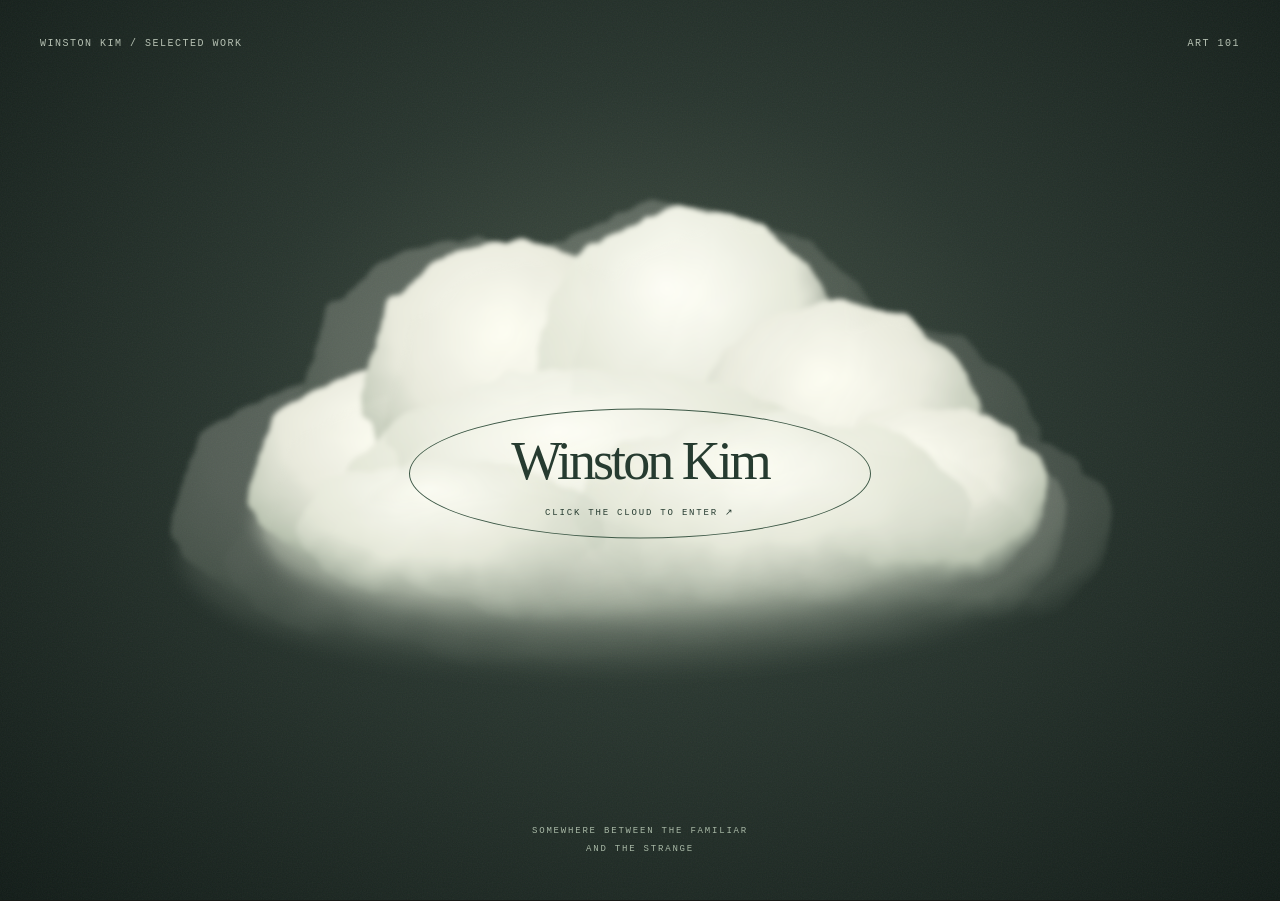
==== commit f3632750: "Add dissipating cloud entrance and About Me panel" ====
--- a/index.html
+++ b/index.html
@@ -1,7 +1,12 @@
 <!doctype html>
-<html lang="en"><head><meta charset="utf-8"><meta name="viewport" content="width=device-width,initial-scale=1"><meta name="theme-color" content="#171916"><meta name="description" content="Four interactive worlds by Winston Kim. A portfolio experienced from inside a circular gallery."><title>Winston Kim — Inside the Web</title><link rel="stylesheet" href="gallery.css?v=vertical-gallery-7"><script src="gallery.js?v=vertical-gallery-7" defer></script></head>
+<html lang="en"><head><meta charset="utf-8"><meta name="viewport" content="width=device-width,initial-scale=1"><meta name="theme-color" content="#171916"><meta name="description" content="Four interactive worlds by Winston Kim. A portfolio experienced from inside a circular gallery."><title>Winston Kim — Inside the Web</title><link rel="stylesheet" href="gallery.css?v=cloud-about-8"><script src="gallery.js?v=cloud-about-8" defer></script><link rel="stylesheet" href="intro.css?v=cloud-about-8"><script src="intro.js?v=cloud-about-8" defer></script></head>
 <body>
-<header><a class="identity" href="#page00">WINSTON KIM<span>ART 101 · SELECTED WEB WORK</span></a><div class="edition">INSIDE THE WEB <span>↗</span></div><button id="help" aria-expanded="false" aria-controls="instructions">How to explore <span>?</span></button></header>
+<section id="intro" role="dialog" aria-modal="true" aria-label="Welcome to Winston Kim’s portfolio">
+ <div class="intro-coordinate">WINSTON KIM / SELECTED WORK</div><div class="intro-edition">ART 101</div>
+ <div class="cloud-stage"><img class="cloud-layer haze" src="assets/cloud.svg" alt="" aria-hidden="true"><img class="cloud-layer main" src="assets/cloud.svg" alt="A soft, luminous cloud"><img class="cloud-layer wisp" src="assets/cloud.svg" alt="" aria-hidden="true"><button id="enter-portfolio"><strong>Winston Kim</strong><span>Click the cloud to enter ↗</span></button></div>
+ <div class="intro-caption">SOMEWHERE BETWEEN THE FAMILIAR<br>AND THE STRANGE</div>
+</section>
+<header><a class="identity" href="#page00">WINSTON KIM<span>ART 101 · SELECTED WEB WORK</span></a><div class="edition">INSIDE THE WEB <span>↗</span></div><div class="header-actions"><button id="about-button" aria-haspopup="dialog" aria-controls="about-dialog">About me</button><button id="help" aria-expanded="false" aria-controls="instructions">How to explore <span>?</span></button></div></header>
 <main id="gallery" aria-label="Circular portfolio gallery">
 <div class="ceiling" aria-hidden="true"><div></div><div></div><div></div></div><div class="floor" aria-hidden="true"><div></div><div></div><div></div></div>
 <div id="scene"><div id="world"></div></div>
@@ -10,5 +15,11 @@
 </main>
 <aside id="instructions" hidden><button id="closeHelp" aria-label="Close instructions">×</button><span class="eyebrow">A PORTFOLIO IN THE ROUND</span><h1>Four worlds.<br>One continuous space.</h1><p>You’re standing in the center. Move your mouse to the top or bottom edge of the gallery and hold it there to turn around the gallery.</p><p>Click any website to open it fullscreen. Use “Back to portfolio” to return to the gallery. Use the project names or arrow buttons to jump between works. On a phone, swipe up or down on the project information below.</p><p class="muted">Keyboard: focus the gallery controls and use ↑ / ↓. Project keyboards remain independent.</p></aside>
 <footer><div class="project-info" id="swipe"><span class="eyebrow" id="category"></span><div class="project-heading"><h1 id="title"></h1><a id="open" target="_blank" rel="noopener" aria-label="Open current project in a new tab">↗</a></div><p id="description"></p></div><div class="navigation"><div class="nav-caption"><span>MOVE UP OR DOWN TO EXPLORE</span><span id="counter">01 / 04</span></div><nav aria-label="Projects" id="index"></nav><div id="versions" hidden><span>Explore versions</span> <a href="projects/intime/terminal/index.html" target="_blank" rel="noopener">Terminal ↗</a><a href="projects/intime/lifeline/index.html" target="_blank" rel="noopener">Lifeline ↗</a></div></div></footer>
+<dialog id="about-dialog" aria-labelledby="about-title">
+<button id="close-about" type="button" autofocus>Close ×</button>
+<span class="eyebrow">ABOUT ME</span><h1 id="about-title">Winston Kim.</h1><div class="about-course">MUSIC TECH / ART 101</div>
+<div class="about-copy"><p>My name is Winston Kim and I am a Music Tech major. My creative interests lean towards nostalgic/surreal, and slightly dystopian. I like experimenting with ideas that feel familiar in the beginning but become more strange the longer you interact with them.</p>
+<p>I'm interested in how technology influences our perception of reality, time, and memory. I'm drawn to the contrast between old and new, where the imperfections of analog coincide with the idea of speculative future that has a feeling of nostalgia. I don't necessarily want everything I create to have some big meaning but sometimes just want to create things that are weird and see where it goes.</p></div>
+</dialog>
 <div id="announcement" class="sr-only" aria-live="polite"></div>
 </body></html>
--- a/intro.css
+++ b/intro.css
@@ -0,0 +1,29 @@
+#intro{position:fixed;inset:0;z-index:200;display:grid;place-items:center;overflow:hidden;background:radial-gradient(ellipse at 50% 44%,#465347 0%,#28352e 43%,#111b17 100%);transition:background-color 1.2s,opacity .65s .7s}
+#intro[hidden]{display:none}
+#intro::before{content:"";position:absolute;inset:0;opacity:.15;background-image:url("data:image/svg+xml,%3Csvg xmlns='http://www.w3.org/2000/svg' width='180' height='180'%3E%3Cfilter id='n'%3E%3CfeTurbulence type='fractalNoise' baseFrequency='.8' numOctaves='2' stitchTiles='stitch'/%3E%3C/filter%3E%3Cpath fill='%23fff' filter='url(%23n)' d='M0 0h180v180H0z' opacity='.4'/%3E%3C/svg%3E");pointer-events:none}
+.intro-coordinate{position:absolute;top:38px;left:40px;color:#b6c1b3;font:10px monospace;letter-spacing:.15em}
+.intro-edition{position:absolute;top:38px;right:40px;color:#b6c1b3;font:10px monospace;letter-spacing:.15em}
+.cloud-stage{position:relative;width:min(1000px,110vw);aspect-ratio:5/3;isolation:isolate}
+.cloud-layer{position:absolute;inset:0;width:100%;height:100%;object-fit:contain;pointer-events:none;user-select:none;transition:transform 1.5s cubic-bezier(.2,.6,.25,1),opacity 1.2s}
+.cloud-layer.haze{opacity:.23;transform:translate(-3%,4%) scale(1.12)}
+.cloud-layer.wisp{opacity:.16;transform:translate(4%,5%) scale(1.06)}
+#enter-portfolio{position:absolute;left:50%;top:50%;transform:translate(-50%,-30%);width:45%;min-height:100px;padding:15px;border:0;background:transparent;color:#263b30;text-align:center;cursor:pointer;transition:opacity .35s,transform .5s}
+#enter-portfolio strong{display:block;font:normal clamp(31px,4.5vw,54px)/1.15 Georgia,serif;letter-spacing:-.055em;text-shadow:0 1px 16px #fffff077}
+#enter-portfolio span{display:block;margin-top:15px;font:9px monospace;letter-spacing:.2em;text-transform:uppercase}
+#enter-portfolio:hover span{letter-spacing:.25em}#enter-portfolio:focus-visible{outline:1px solid #3e5947;outline-offset:5px;border-radius:50%}
+.intro-caption{position:absolute;bottom:42px;left:0;right:0;text-align:center;color:#a8b8a6;font:9px monospace;letter-spacing:.2em;line-height:2}
+#intro.dissipating{opacity:0;pointer-events:none}
+.dissipating .cloud-layer.main{transform:translate(-13%,-15%) scale(1.7);opacity:0}
+.dissipating .cloud-layer.haze{transform:translate(-40%,7%) scale(2);opacity:0}
+.dissipating .cloud-layer.wisp{transform:translate(40%,-6%) scale(2.2);opacity:0}
+.dissipating #enter-portfolio{opacity:0;transform:translate(-50%,-50%)}
+.header-actions{display:flex;align-items:center;gap:24px}#about-button{border:0;background:none;color:#b9bcb0;font:11px Arial,sans-serif;padding:8px 0}
+#about-dialog{color:#263129;background:#e8e7dd;width:min(720px,calc(100vw - 32px));max-height:calc(100dvh - 40px);border:1px solid #9ba48f;border-radius:3px;padding:60px;box-shadow:0 24px 100px #0007}
+#about-dialog::backdrop{background:#111811df}
+#about-dialog .eyebrow{color:#687460}#about-title{font:normal clamp(38px,6vw,62px)/1.05 Georgia,serif;letter-spacing:-.04em;margin:20px 0 10px}
+.about-course{font:10px monospace;letter-spacing:.16em;color:#6d7966;margin-bottom:32px}
+.about-copy{border-top:1px solid #aab09f;padding-top:12px}.about-copy p{font:16px/1.8 Arial,sans-serif;margin:18px 0 0}
+#close-about{position:absolute;right:18px;top:14px;padding:8px;border:0;background:none;color:#3b493b;font:12px Arial,sans-serif}
+#close-about:focus-visible{outline:2px solid #495d3d}
+@media(max-width:700px){.intro-coordinate{top:24px;left:20px;font-size:8px}.intro-edition{top:24px;right:20px;font-size:8px}.cloud-stage{width:145vw}#enter-portfolio{width:50%;transform:translate(-50%,-35%)}#enter-portfolio span{font-size:8px}.intro-caption{bottom:28px;font-size:8px}.header-actions{gap:16px}#about-button{font-size:10px}#help{font-size:10px}#help span{margin-left:5px}#about-dialog{padding:42px 25px 28px}.about-copy p{font-size:14px;line-height:1.75}.about-course{font-size:9px;margin-bottom:23px}}
+@media(prefers-reduced-motion:reduce){#intro,#enter-portfolio,.cloud-layer{transition:none!important}.dissipating .cloud-layer{transform:none!important}}
